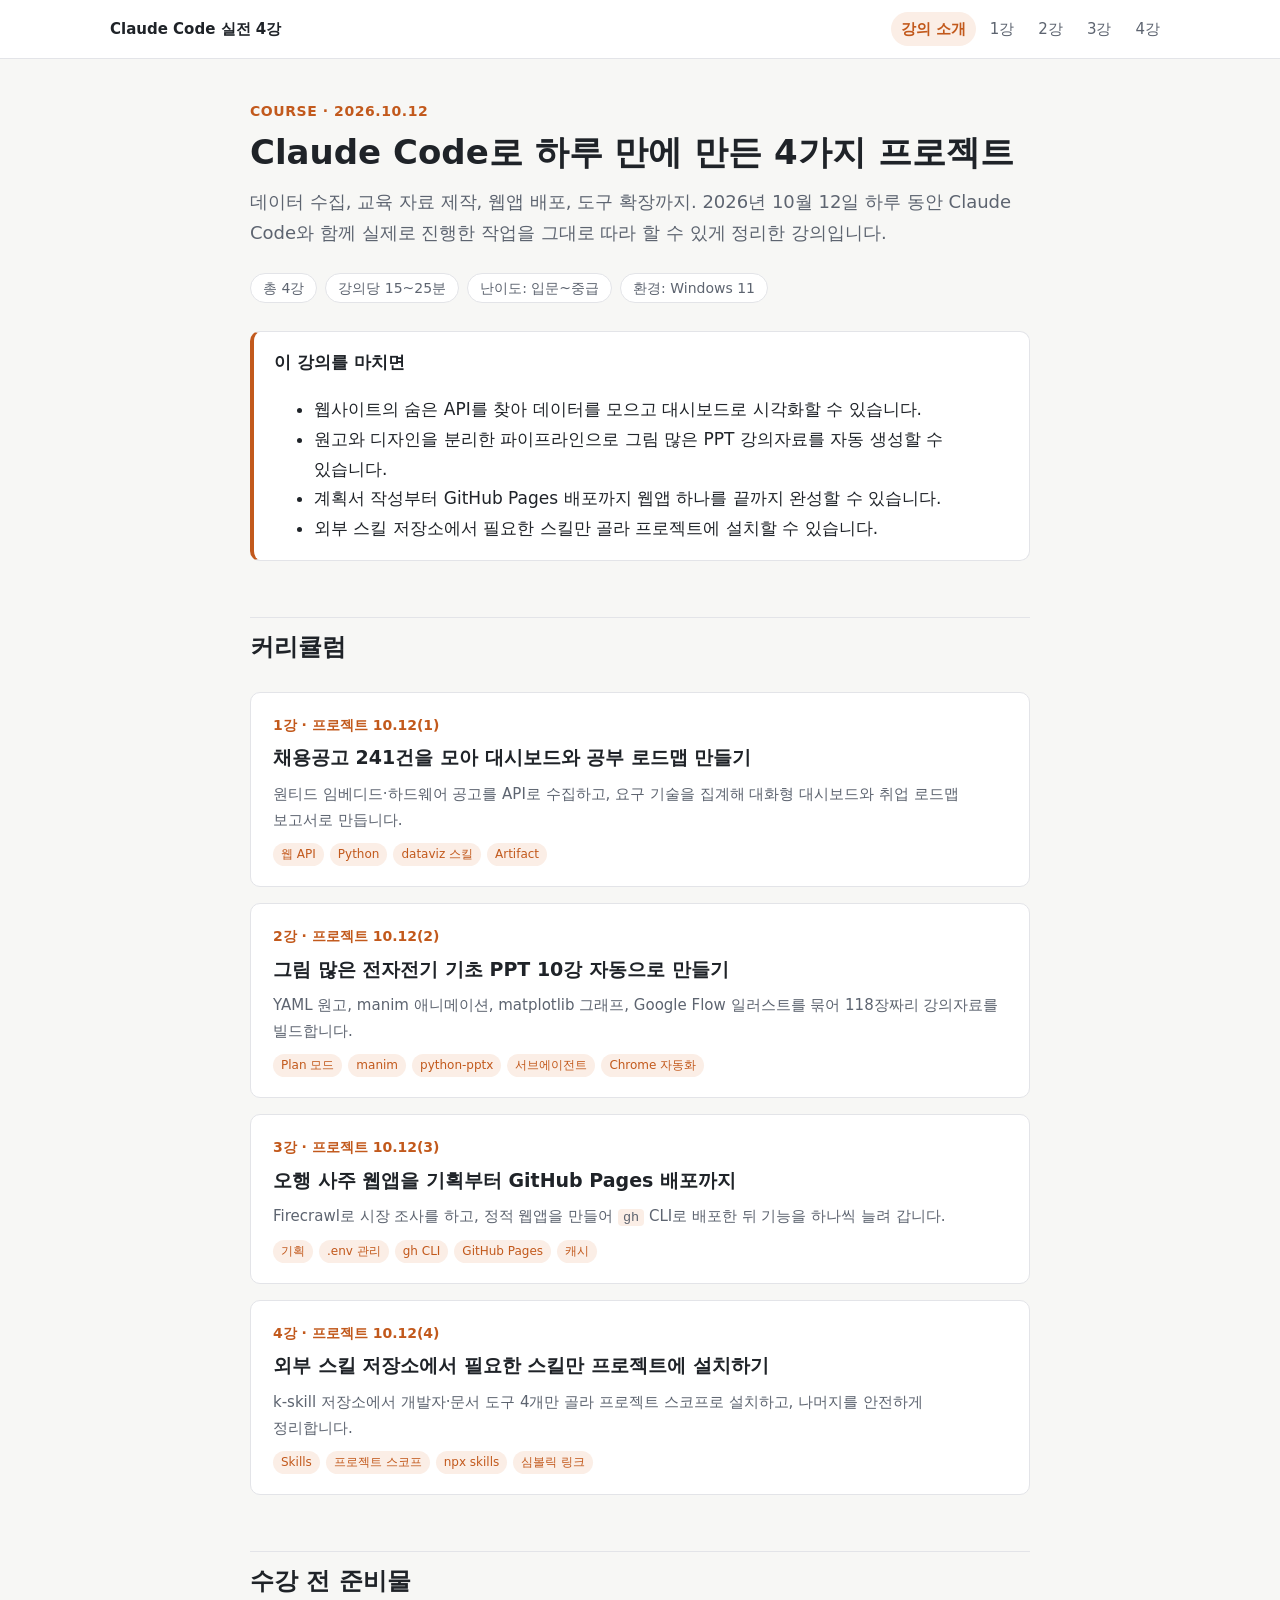
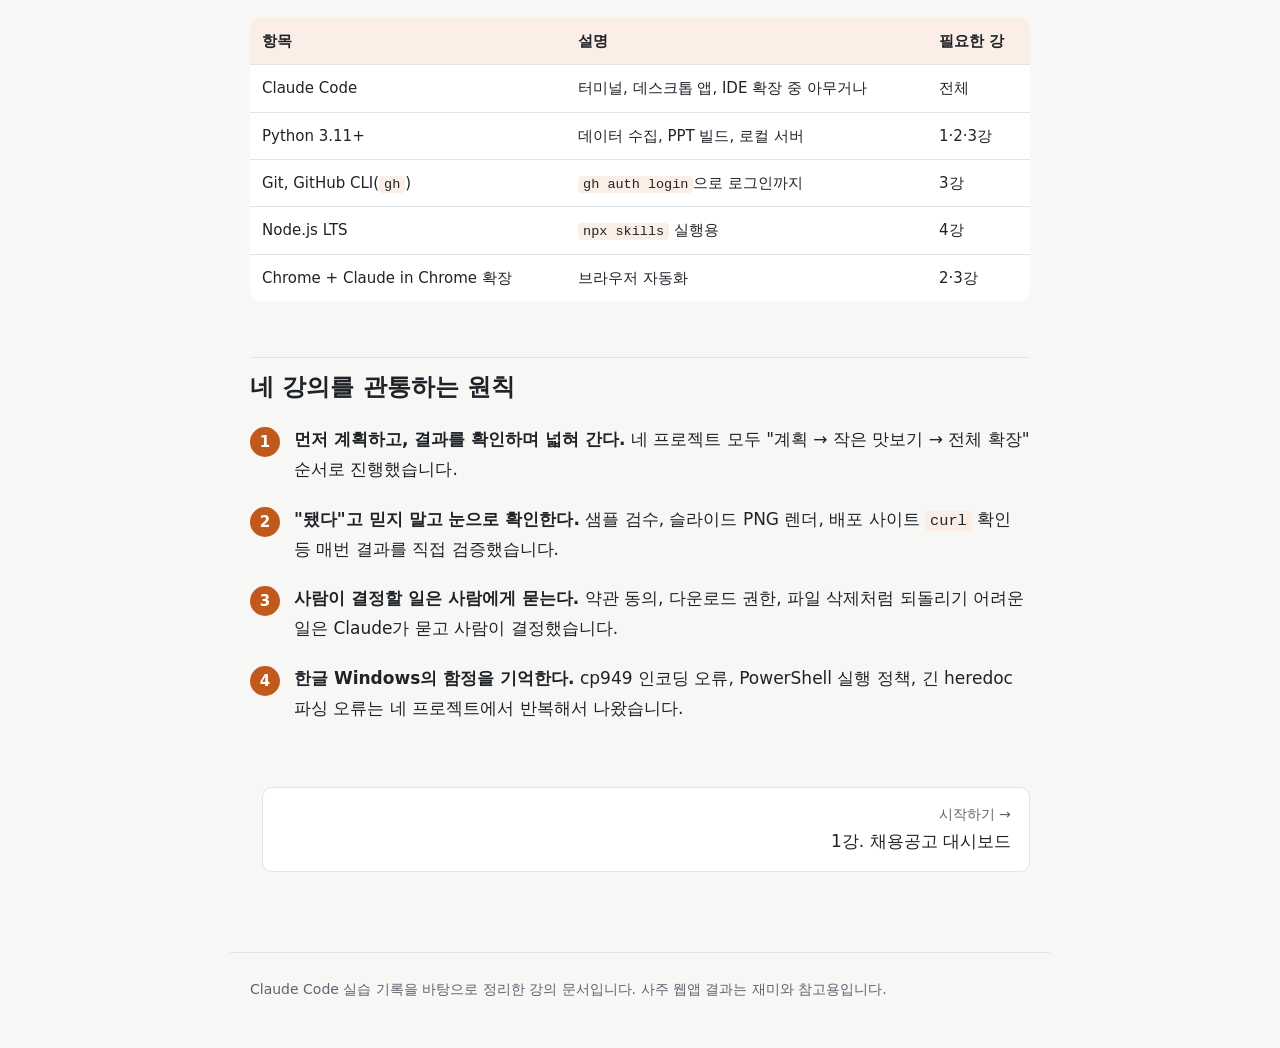
==== index.html @ 3013a69d "Claude Code 실전 4강 온라인 강의 문서 추가 2026-10-12에 진행한 프로젝트 4개(채용공고 대시보드, 전자전기 PPT, 오행 사주 웹앱, k-skill 스킬 설치)" ====
<!DOCTYPE html>
<html lang="ko">
<head>
  <meta charset="UTF-8">
  <meta name="viewport" content="width=device-width, initial-scale=1">
  <title>Claude Code로 하루 만에 만든 4가지 프로젝트</title>
  <meta name="description" content="채용공고 분석 대시보드, 전자전기 강의 PPT, 사주 웹앱 배포, 스킬 설치까지. Claude Code 실전 활용 온라인 강의.">
  <link rel="stylesheet" href="assets/style.css?v=1">
</head>
<body>
  <header class="topbar">
    <div class="topbar-inner">
      <a class="brand" href="index.html">Claude Code 실전 4강</a>
      <nav>
        <a href="index.html" aria-current="page">강의 소개</a>
        <a href="lesson1.html">1강</a>
        <a href="lesson2.html">2강</a>
        <a href="lesson3.html">3강</a>
        <a href="lesson4.html">4강</a>
      </nav>
    </div>
  </header>

  <main>
    <p class="eyebrow">COURSE · 2026.10.12</p>
    <h1>Claude Code로 하루 만에 만든 4가지 프로젝트</h1>
    <p class="lead">데이터 수집, 교육 자료 제작, 웹앱 배포, 도구 확장까지. 2026년 10월 12일 하루 동안 Claude Code와 함께 실제로 진행한 작업을 그대로 따라 할 수 있게 정리한 강의입니다.</p>

    <ul class="meta">
      <li>총 4강</li>
      <li>강의당 15~25분</li>
      <li>난이도: 입문~중급</li>
      <li>환경: Windows 11</li>
    </ul>

    <div class="box goals">
      <div class="box-title">이 강의를 마치면</div>
      <ul>
        <li>웹사이트의 숨은 API를 찾아 데이터를 모으고 대시보드로 시각화할 수 있습니다.</li>
        <li>원고와 디자인을 분리한 파이프라인으로 그림 많은 PPT 강의자료를 자동 생성할 수 있습니다.</li>
        <li>계획서 작성부터 GitHub Pages 배포까지 웹앱 하나를 끝까지 완성할 수 있습니다.</li>
        <li>외부 스킬 저장소에서 필요한 스킬만 골라 프로젝트에 설치할 수 있습니다.</li>
      </ul>
    </div>

    <h2>커리큘럼</h2>
    <div class="cards">
      <a class="card" href="lesson1.html">
        <div class="num">1강 · 프로젝트 10.12(1)</div>
        <h3>채용공고 241건을 모아 대시보드와 공부 로드맵 만들기</h3>
        <p>원티드 임베디드·하드웨어 공고를 API로 수집하고, 요구 기술을 집계해 대화형 대시보드와 취업 로드맵 보고서로 만듭니다.</p>
        <div class="tags"><span>웹 API</span><span>Python</span><span>dataviz 스킬</span><span>Artifact</span></div>
      </a>
      <a class="card" href="lesson2.html">
        <div class="num">2강 · 프로젝트 10.12(2)</div>
        <h3>그림 많은 전자전기 기초 PPT 10강 자동으로 만들기</h3>
        <p>YAML 원고, manim 애니메이션, matplotlib 그래프, Google Flow 일러스트를 묶어 118장짜리 강의자료를 빌드합니다.</p>
        <div class="tags"><span>Plan 모드</span><span>manim</span><span>python-pptx</span><span>서브에이전트</span><span>Chrome 자동화</span></div>
      </a>
      <a class="card" href="lesson3.html">
        <div class="num">3강 · 프로젝트 10.12(3)</div>
        <h3>오행 사주 웹앱을 기획부터 GitHub Pages 배포까지</h3>
        <p>Firecrawl로 시장 조사를 하고, 정적 웹앱을 만들어 <code>gh</code> CLI로 배포한 뒤 기능을 하나씩 늘려 갑니다.</p>
        <div class="tags"><span>기획</span><span>.env 관리</span><span>gh CLI</span><span>GitHub Pages</span><span>캐시</span></div>
      </a>
      <a class="card" href="lesson4.html">
        <div class="num">4강 · 프로젝트 10.12(4)</div>
        <h3>외부 스킬 저장소에서 필요한 스킬만 프로젝트에 설치하기</h3>
        <p>k-skill 저장소에서 개발자·문서 도구 4개만 골라 프로젝트 스코프로 설치하고, 나머지를 안전하게 정리합니다.</p>
        <div class="tags"><span>Skills</span><span>프로젝트 스코프</span><span>npx skills</span><span>심볼릭 링크</span></div>
      </a>
    </div>

    <h2>수강 전 준비물</h2>
    <table>
      <thead><tr><th>항목</th><th>설명</th><th>필요한 강</th></tr></thead>
      <tbody>
        <tr><td>Claude Code</td><td>터미널, 데스크톱 앱, IDE 확장 중 아무거나</td><td>전체</td></tr>
        <tr><td>Python 3.11+</td><td>데이터 수집, PPT 빌드, 로컬 서버</td><td>1·2·3강</td></tr>
        <tr><td>Git, GitHub CLI(<code>gh</code>)</td><td><code>gh auth login</code>으로 로그인까지</td><td>3강</td></tr>
        <tr><td>Node.js LTS</td><td><code>npx skills</code> 실행용</td><td>4강</td></tr>
        <tr><td>Chrome + Claude in Chrome 확장</td><td>브라우저 자동화</td><td>2·3강</td></tr>
      </tbody>
    </table>

    <h2>네 강의를 관통하는 원칙</h2>
    <ol class="steps">
      <li><strong>먼저 계획하고, 결과를 확인하며 넓혀 간다.</strong> 네 프로젝트 모두 "계획 → 작은 맛보기 → 전체 확장" 순서로 진행했습니다.</li>
      <li><strong>"됐다"고 믿지 말고 눈으로 확인한다.</strong> 샘플 검수, 슬라이드 PNG 렌더, 배포 사이트 <code>curl</code> 확인 등 매번 결과를 직접 검증했습니다.</li>
      <li><strong>사람이 결정할 일은 사람에게 묻는다.</strong> 약관 동의, 다운로드 권한, 파일 삭제처럼 되돌리기 어려운 일은 Claude가 묻고 사람이 결정했습니다.</li>
      <li><strong>한글 Windows의 함정을 기억한다.</strong> cp949 인코딩 오류, PowerShell 실행 정책, 긴 heredoc 파싱 오류는 네 프로젝트에서 반복해서 나왔습니다.</li>
    </ol>

    <div class="pager">
      <span></span>
      <a class="next" href="lesson1.html"><small>시작하기 →</small>1강. 채용공고 대시보드</a>
    </div>
  </main>

  <footer>
    Claude Code 실습 기록을 바탕으로 정리한 강의 문서입니다. 사주 웹앱 결과는 재미와 참고용입니다.
  </footer>
</body>
</html>
---- assets/style.css ----
:root {
  --bg: #f7f7f5;
  --surface: #ffffff;
  --ink: #1f2328;
  --muted: #5d6470;
  --line: #e3e4e8;
  --accent: #c2591c;
  --accent-soft: #fbeee6;
  --code-bg: #1e1f24;
  --code-ink: #e8e8ea;
  --tip: #1f6f43;
  --tip-soft: #e8f5ee;
  --warn: #8a5a00;
  --warn-soft: #fff6df;
  --radius: 10px;
  --maxw: 820px;
}

@media (prefers-color-scheme: dark) {
  :root {
    --bg: #17181b;
    --surface: #202226;
    --ink: #e9eaec;
    --muted: #a3a8b1;
    --line: #34373d;
    --accent: #ee8a4d;
    --accent-soft: #3a2a20;
    --code-bg: #0f1013;
    --tip: #7fd3a4;
    --tip-soft: #1d3127;
    --warn: #f0c55b;
    --warn-soft: #362d17;
  }
}

* { box-sizing: border-box; }

html { scroll-behavior: smooth; }

body {
  margin: 0;
  background: var(--bg);
  color: var(--ink);
  font-family: "Pretendard", "Apple SD Gothic Neo", "Malgun Gothic", system-ui, sans-serif;
  font-size: 17px;
  line-height: 1.75;
  word-break: keep-all;
}

a { color: var(--accent); }

/* 상단 바 */
.topbar {
  position: sticky;
  top: 0;
  z-index: 10;
  background: var(--surface);
  border-bottom: 1px solid var(--line);
}
.topbar-inner {
  max-width: 1100px;
  margin: 0 auto;
  padding: 12px 20px;
  display: flex;
  align-items: center;
  gap: 16px;
  font-size: 15px;
}
.brand { font-weight: 700; color: var(--ink); text-decoration: none; }
.topbar nav { margin-left: auto; display: flex; gap: 4px; flex-wrap: wrap; }
.topbar nav a {
  text-decoration: none;
  color: var(--muted);
  padding: 4px 10px;
  border-radius: 999px;
}
.topbar nav a[aria-current="page"] { background: var(--accent-soft); color: var(--accent); font-weight: 600; }

/* 본문 */
main { max-width: var(--maxw); margin: 0 auto; padding: 40px 20px 80px; }

.eyebrow { color: var(--accent); font-weight: 700; font-size: 14px; letter-spacing: .04em; margin: 0 0 6px; }
h1 { font-size: 34px; line-height: 1.3; margin: 0 0 12px; }
h2 { font-size: 24px; margin: 56px 0 12px; padding-top: 8px; border-top: 1px solid var(--line); }
h3 { font-size: 19px; margin: 32px 0 8px; }
.lead { color: var(--muted); font-size: 18px; margin: 0 0 24px; }

.meta { display: flex; flex-wrap: wrap; gap: 8px; margin: 0 0 28px; padding: 0; list-style: none; }
.meta li { background: var(--surface); border: 1px solid var(--line); border-radius: 999px; padding: 2px 12px; font-size: 14px; color: var(--muted); }

/* 박스 */
.box { border-radius: var(--radius); padding: 16px 20px; margin: 20px 0; border: 1px solid var(--line); background: var(--surface); }
.box > :first-child { margin-top: 0; }
.box > :last-child { margin-bottom: 0; }
.box-title { font-weight: 700; margin-bottom: 6px; }
.goals { border-left: 4px solid var(--accent); }
.tip { background: var(--tip-soft); border-color: transparent; }
.tip .box-title { color: var(--tip); }
.warn { background: var(--warn-soft); border-color: transparent; }
.warn .box-title { color: var(--warn); }

/* 프롬프트 */
.prompt {
  background: var(--accent-soft);
  border-radius: var(--radius);
  padding: 14px 18px;
  margin: 16px 0;
  position: relative;
}
.prompt::before {
  content: "나 → Claude";
  display: block;
  font-size: 12px;
  font-weight: 700;
  color: var(--accent);
  margin-bottom: 4px;
}
.prompt p { margin: 0; }

/* 코드 */
code { font-family: "D2Coding", "Consolas", ui-monospace, monospace; font-size: .9em; background: var(--accent-soft); padding: 1px 5px; border-radius: 4px; }
pre { background: var(--code-bg); color: var(--code-ink); padding: 16px 18px; border-radius: var(--radius); overflow-x: auto; line-height: 1.55; font-size: 14px; }
pre code { background: none; padding: 0; color: inherit; }

/* 단계 */
ol.steps { counter-reset: step; list-style: none; padding: 0; }
ol.steps > li { counter-increment: step; position: relative; padding-left: 44px; margin: 0 0 20px; }
ol.steps > li::before {
  content: counter(step);
  position: absolute; left: 0; top: 2px;
  width: 30px; height: 30px; border-radius: 50%;
  background: var(--accent); color: #fff;
  display: grid; place-items: center;
  font-weight: 700; font-size: 15px;
}

/* 표 */
table { width: 100%; border-collapse: collapse; margin: 16px 0; font-size: 15px; background: var(--surface); border-radius: var(--radius); overflow: hidden; }
th, td { text-align: left; padding: 10px 12px; border-bottom: 1px solid var(--line); vertical-align: top; }
th { background: var(--accent-soft); font-weight: 700; }
tr:last-child td { border-bottom: 0; }

/* 그림 */
figure { margin: 24px 0; }
figure img, figure video { width: 100%; border-radius: var(--radius); border: 1px solid var(--line); display: block; background: #fff; }
figcaption { font-size: 14px; color: var(--muted); margin-top: 6px; }
.grid-2 { display: grid; grid-template-columns: 1fr 1fr; gap: 16px; }
.grid-2 figure { margin: 0; }
@media (max-width: 640px) { .grid-2 { grid-template-columns: 1fr; } }

/* 퀴즈 */
details { background: var(--surface); border: 1px solid var(--line); border-radius: var(--radius); padding: 12px 16px; margin: 10px 0; }
details summary { cursor: pointer; font-weight: 600; }
details[open] summary { margin-bottom: 8px; }

/* 강의 카드 (목차) */
.cards { display: grid; gap: 16px; margin: 24px 0; }
.card { display: block; text-decoration: none; color: inherit; background: var(--surface); border: 1px solid var(--line); border-radius: var(--radius); padding: 20px 22px; transition: border-color .15s; }
.card:hover { border-color: var(--accent); }
.card .num { color: var(--accent); font-weight: 700; font-size: 14px; }
.card h3 { margin: 4px 0 6px; }
.card p { margin: 0; color: var(--muted); font-size: 15px; }
.card .tags { margin-top: 10px; display: flex; flex-wrap: wrap; gap: 6px; }
.card .tags span { font-size: 12px; background: var(--accent-soft); color: var(--accent); padding: 1px 8px; border-radius: 999px; }

/* 이전/다음 */
.pager { display: flex; justify-content: space-between; gap: 12px; margin-top: 64px; }
.pager a { flex: 1; text-decoration: none; border: 1px solid var(--line); background: var(--surface); border-radius: var(--radius); padding: 14px 18px; color: var(--ink); }
.pager a:hover { border-color: var(--accent); }
.pager small { display: block; color: var(--muted); }
.pager .next { text-align: right; }

/* 목차 */
.toc { font-size: 15px; }
.toc ol { margin: 0; padding-left: 20px; }

footer { max-width: var(--maxw); margin: 0 auto; padding: 24px 20px 48px; color: var(--muted); font-size: 14px; border-top: 1px solid var(--line); }
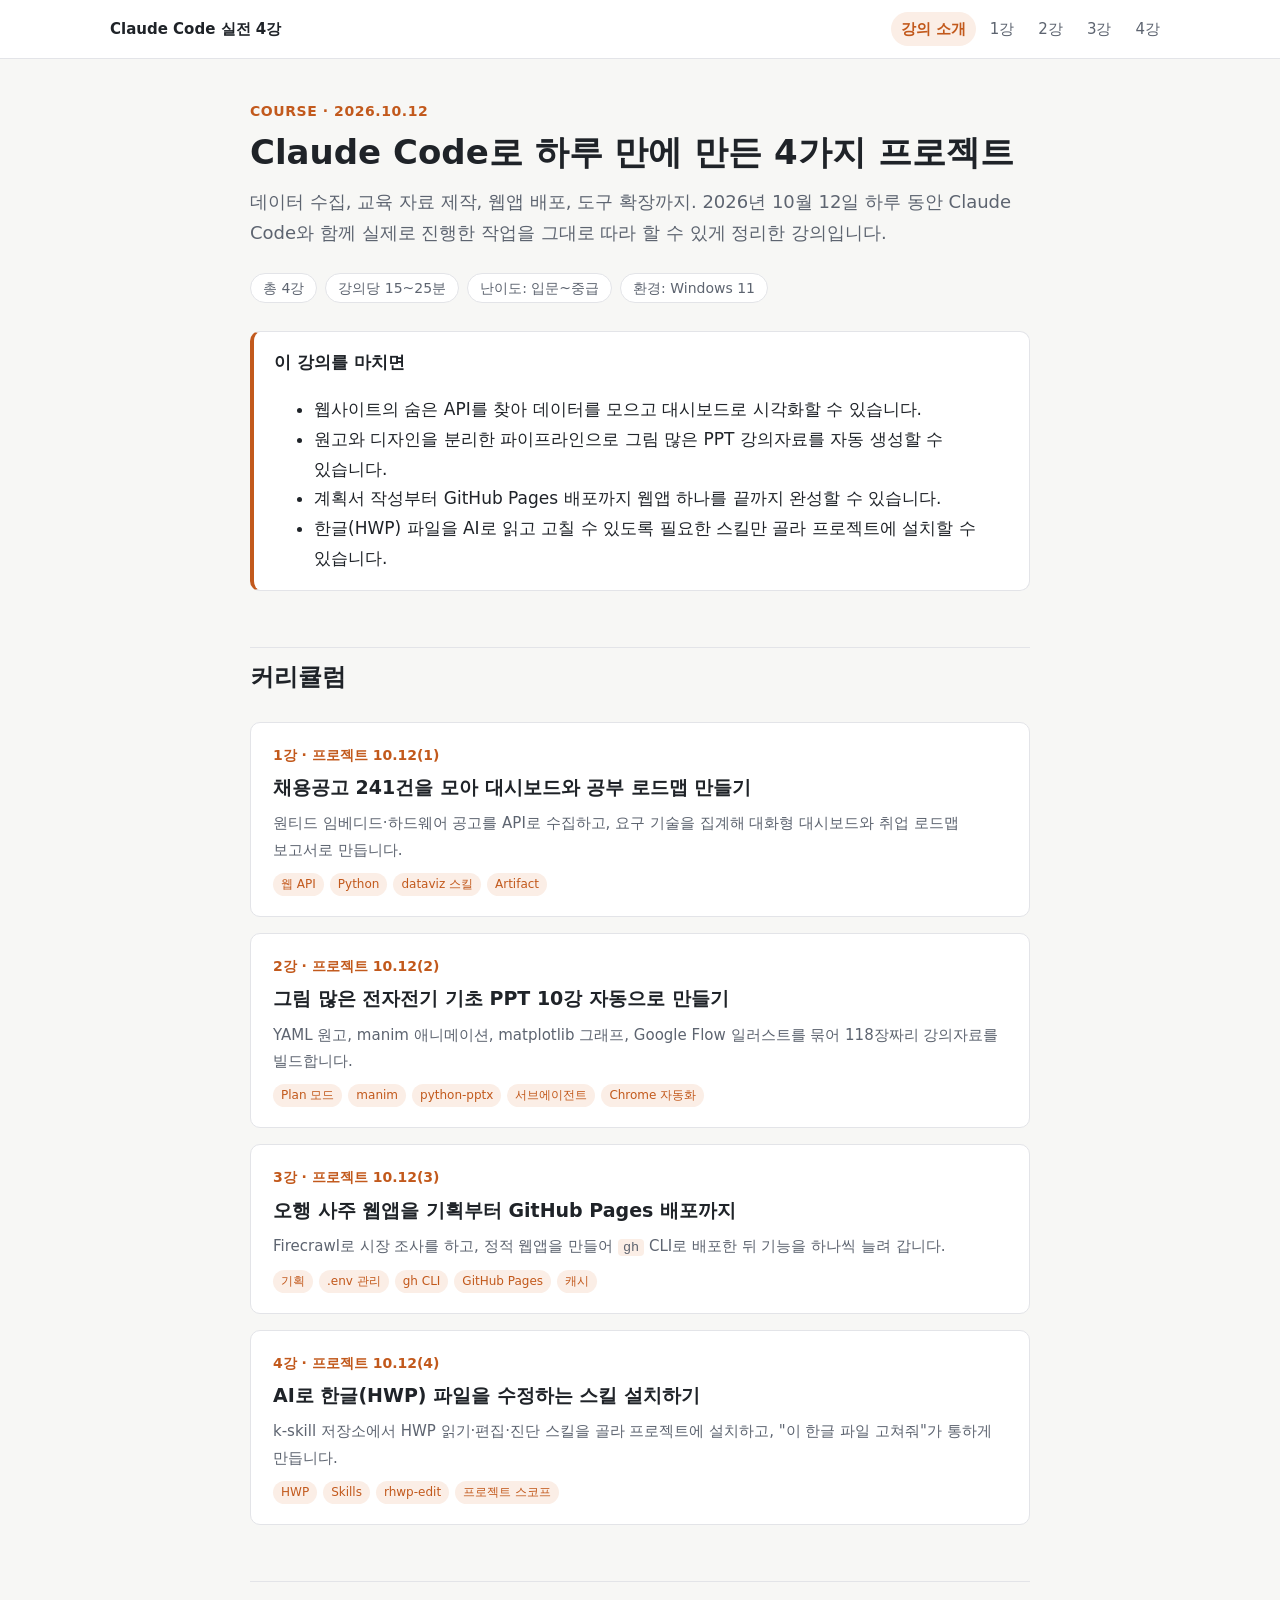
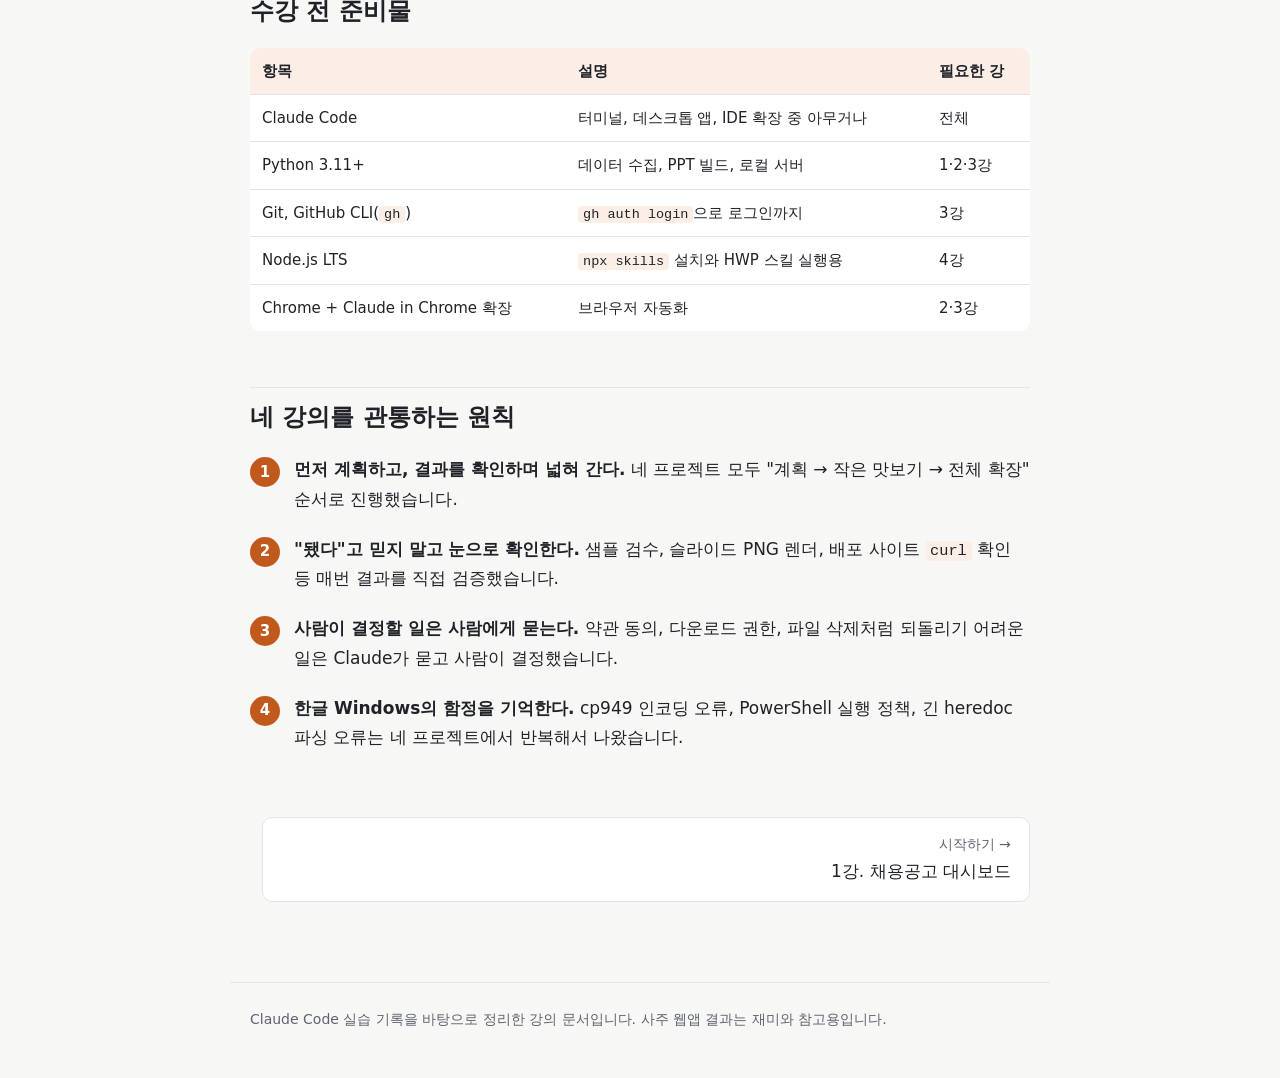
==== commit bb38c6dc: "4강을 한글(HWP) 파일 수정용 스킬 설치 강의로 재구성 - 4강 제목과 목적을 AI로 HWP 파일을 수정하기 위한 스킬 설치로 변경 - hwp / rhwp-edit / rhwp" ====
--- a/index.html
+++ b/index.html
@@ -39,7 +39,7 @@
         <li>웹사이트의 숨은 API를 찾아 데이터를 모으고 대시보드로 시각화할 수 있습니다.</li>
         <li>원고와 디자인을 분리한 파이프라인으로 그림 많은 PPT 강의자료를 자동 생성할 수 있습니다.</li>
         <li>계획서 작성부터 GitHub Pages 배포까지 웹앱 하나를 끝까지 완성할 수 있습니다.</li>
-        <li>외부 스킬 저장소에서 필요한 스킬만 골라 프로젝트에 설치할 수 있습니다.</li>
+        <li>한글(HWP) 파일을 AI로 읽고 고칠 수 있도록 필요한 스킬만 골라 프로젝트에 설치할 수 있습니다.</li>
       </ul>
     </div>
 
@@ -65,9 +65,9 @@
       </a>
       <a class="card" href="lesson4.html">
         <div class="num">4강 · 프로젝트 10.12(4)</div>
-        <h3>외부 스킬 저장소에서 필요한 스킬만 프로젝트에 설치하기</h3>
-        <p>k-skill 저장소에서 개발자·문서 도구 4개만 골라 프로젝트 스코프로 설치하고, 나머지를 안전하게 정리합니다.</p>
-        <div class="tags"><span>Skills</span><span>프로젝트 스코프</span><span>npx skills</span><span>심볼릭 링크</span></div>
+        <h3>AI로 한글(HWP) 파일을 수정하는 스킬 설치하기</h3>
+        <p>k-skill 저장소에서 HWP 읽기·편집·진단 스킬을 골라 프로젝트에 설치하고, "이 한글 파일 고쳐줘"가 통하게 만듭니다.</p>
+        <div class="tags"><span>HWP</span><span>Skills</span><span>rhwp-edit</span><span>프로젝트 스코프</span></div>
       </a>
     </div>
 
@@ -78,7 +78,7 @@
         <tr><td>Claude Code</td><td>터미널, 데스크톱 앱, IDE 확장 중 아무거나</td><td>전체</td></tr>
         <tr><td>Python 3.11+</td><td>데이터 수집, PPT 빌드, 로컬 서버</td><td>1·2·3강</td></tr>
         <tr><td>Git, GitHub CLI(<code>gh</code>)</td><td><code>gh auth login</code>으로 로그인까지</td><td>3강</td></tr>
-        <tr><td>Node.js LTS</td><td><code>npx skills</code> 실행용</td><td>4강</td></tr>
+        <tr><td>Node.js LTS</td><td><code>npx skills</code> 설치와 HWP 스킬 실행용</td><td>4강</td></tr>
         <tr><td>Chrome + Claude in Chrome 확장</td><td>브라우저 자동화</td><td>2·3강</td></tr>
       </tbody>
     </table>
